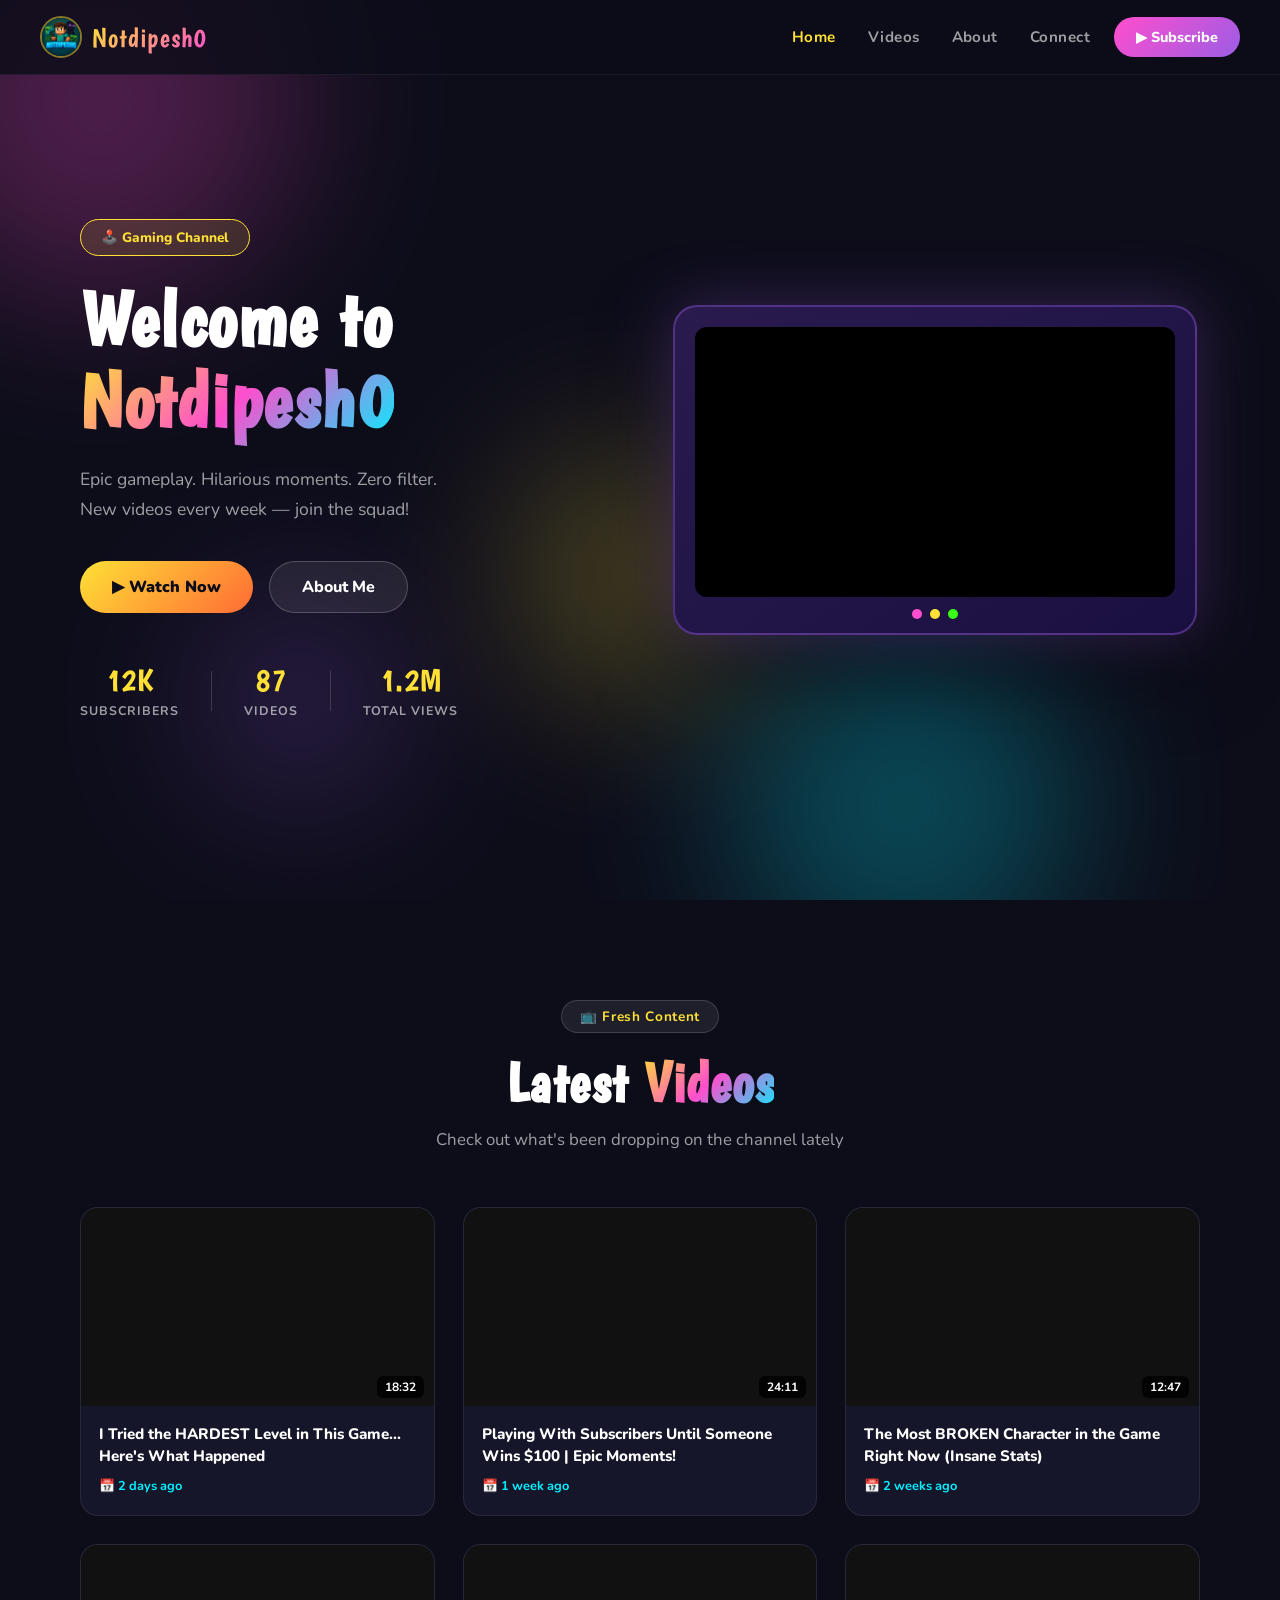
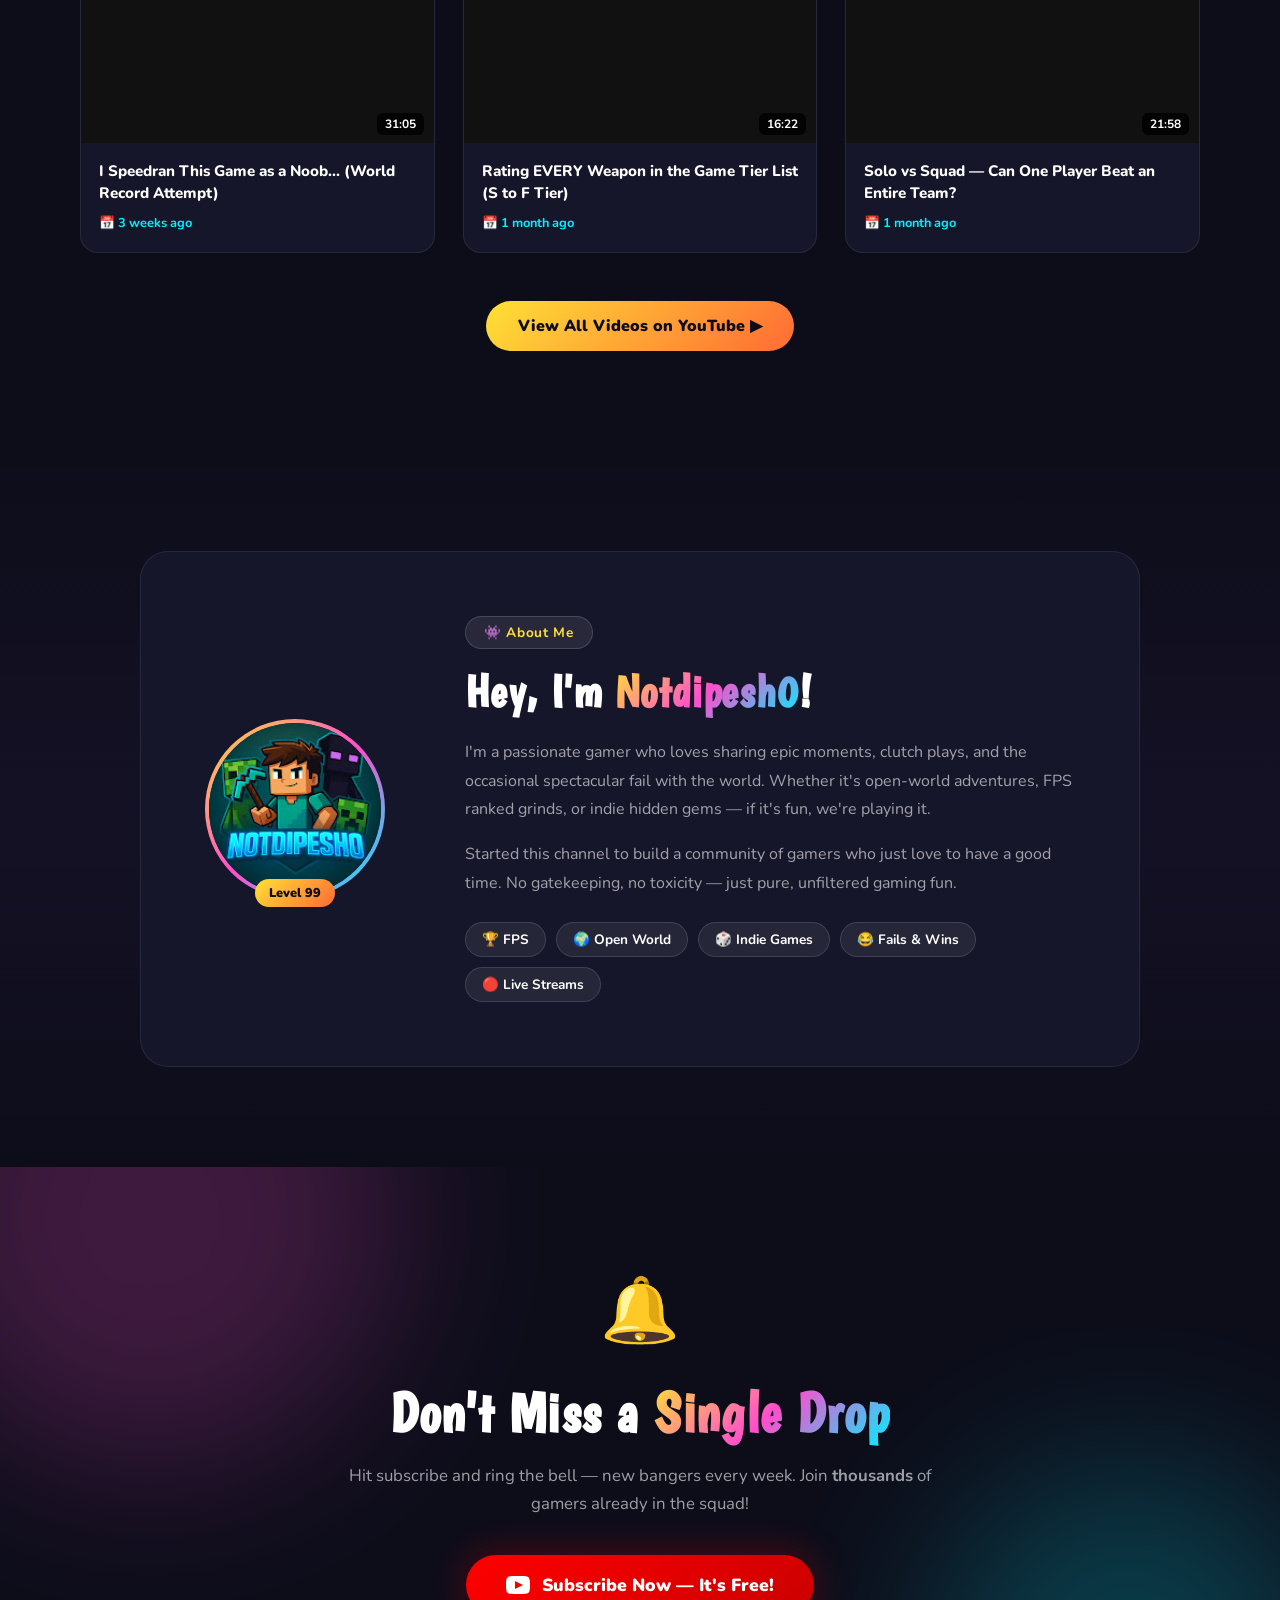
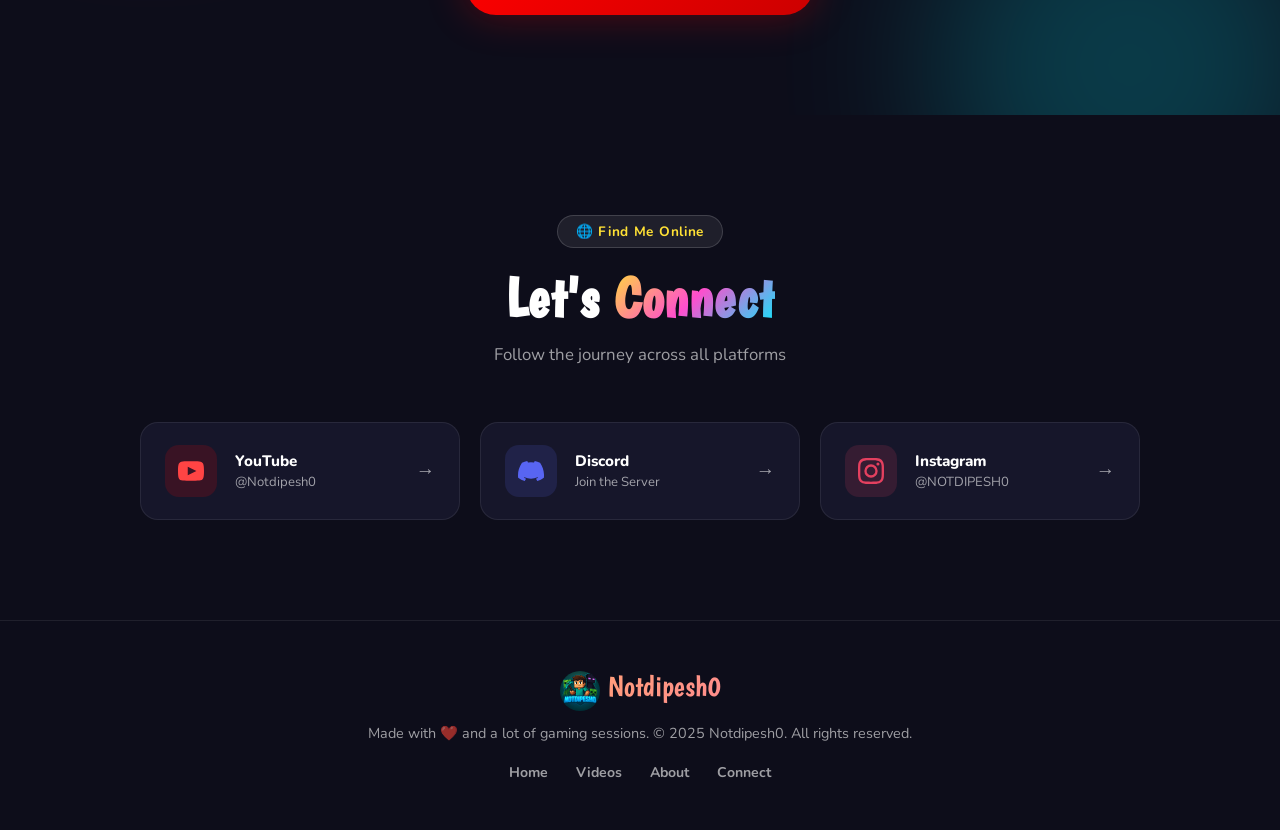
==== index.html @ 987c9c29 "Add files via upload" ====
<!DOCTYPE html>
<html lang="en">
<head>
  <meta charset="UTF-8" />
  <meta name="viewport" content="width=device-width, initial-scale=1.0"/>
  <title>Notdipesh0 — Gaming Channel</title>
  <link rel="preconnect" href="https://fonts.googleapis.com">
  <link href="https://fonts.googleapis.com/css2?family=Boogaloo&family=Nunito:wght@400;600;700;900&display=swap" rel="stylesheet">
  <link rel="stylesheet" href="style.css"/>
</head>
<body>

  <!-- NAVBAR -->
  <nav class="navbar">
    <div class="nav-logo">
      <img src="logo.jpg" alt="Notdipesh0 Logo" class="logo-img"/>
      <span class="logo-text">Notdipesh0</span>
    </div>
    <ul class="nav-links">
      <li><a href="#home">Home</a></li>
      <li><a href="#videos">Videos</a></li>
      <li><a href="#about">About</a></li>
      <li><a href="#social">Connect</a></li>
    </ul>
    <a href="https://www.youtube.com/@Notdipesh0" target="_blank" class="nav-sub-btn">▶ Subscribe</a>
    <button class="hamburger" id="hamburger">☰</button>
  </nav>

  <!-- MOBILE MENU -->
  <div class="mobile-menu" id="mobileMenu">
    <ul>
      <li><a href="#home" onclick="closeMobile()">Home</a></li>
      <li><a href="#videos" onclick="closeMobile()">Videos</a></li>
      <li><a href="#about" onclick="closeMobile()">About</a></li>
      <li><a href="#social" onclick="closeMobile()">Connect</a></li>
    </ul>
  </div>

  <!-- HERO -->
  <section class="hero" id="home">
    <div class="hero-bg-shapes">
      <div class="shape s1"></div>
      <div class="shape s2"></div>
      <div class="shape s3"></div>
      <div class="shape s4"></div>
    </div>
    <div class="hero-content">
      <div class="hero-badge">🕹️ Gaming Channel</div>
      <h1 class="hero-title">Welcome to<br/><span class="gradient-text">Notdipesh0</span></h1>
      <p class="hero-sub">Epic gameplay. Hilarious moments. Zero filter.<br/>New videos every week — join the squad!</p>
      <div class="hero-btns">
        <a href="https://www.youtube.com/@Notdipesh0" target="_blank" class="btn-primary">▶ Watch Now</a>
        <a href="#about" class="btn-secondary">About Me</a>
      </div>
      <div class="hero-stats">
        <div class="stat">
          <span class="stat-num" id="subCount">--</span>
          <span class="stat-label">Subscribers</span>
        </div>
        <div class="stat-divider"></div>
        <div class="stat">
          <span class="stat-num" id="vidCount">--</span>
          <span class="stat-label">Videos</span>
        </div>
        <div class="stat-divider"></div>
        <div class="stat">
          <span class="stat-num" id="viewCount">--</span>
          <span class="stat-label">Total Views</span>
        </div>
      </div>
    </div>
    <div class="hero-visual">
      <div class="tv-frame">
        <div class="tv-screen">
          <iframe
            src="https://www.youtube.com/embed/dQw4w9WgXcQ?autoplay=0&rel=0"
            title="Featured Video"
            frameborder="0"
            allow="accelerometer; autoplay; clipboard-write; encrypted-media; gyroscope; picture-in-picture"
            allowfullscreen>
          </iframe>
        </div>
        <div class="tv-buttons">
          <span></span><span></span><span></span>
        </div>
      </div>
    </div>
  </section>

  <!-- LATEST VIDEOS -->
  <section class="videos-section" id="videos">
    <div class="section-header">
      <div class="section-tag">📺 Fresh Content</div>
      <h2>Latest <span class="gradient-text">Videos</span></h2>
      <p>Check out what's been dropping on the channel lately</p>
    </div>

    <div class="videos-grid" id="videosGrid">
      <!-- Cards injected by JS -->
    </div>

    <div class="view-more-wrap">
      <a href="https://www.youtube.com/@Notdipesh0" target="_blank" class="btn-primary">View All Videos on YouTube ▶</a>
    </div>
  </section>

  <!-- ABOUT -->
  <section class="about-section" id="about">
    <div class="about-card">
      <div class="about-avatar">
        <div class="avatar-ring">
          <div class="avatar-inner">
            <img src="logo.jpg" alt="Notdipesh0" style="width:100%;height:100%;object-fit:cover;border-radius:50%;"/>
          </div>
        </div>
        <div class="avatar-badge">Level 99</div>
      </div>
      <div class="about-text">
        <div class="section-tag">👾 About Me</div>
        <h2>Hey, I'm <span class="gradient-text">Notdipesh0</span>!</h2>
        <p>
          I'm a passionate gamer who loves sharing epic moments, clutch plays, and the occasional spectacular fail with the world. 
          Whether it's open-world adventures, FPS ranked grinds, or indie hidden gems — if it's fun, we're playing it.
        </p>
        <p>
          Started this channel to build a community of gamers who just love to have a good time. No gatekeeping, no toxicity — just pure, unfiltered gaming fun.
        </p>
        <div class="about-tags">
          <span>🏆 FPS</span>
          <span>🌍 Open World</span>
          <span>🎲 Indie Games</span>
          <span>😂 Fails & Wins</span>
          <span>🔴 Live Streams</span>
        </div>
      </div>
    </div>
  </section>

  <!-- SUBSCRIBE CTA -->
  <section class="cta-section">
    <div class="cta-shapes">
      <div class="cta-shape cs1"></div>
      <div class="cta-shape cs2"></div>
    </div>
    <div class="cta-content">
      <div class="cta-emoji">🔔</div>
      <h2>Don't Miss a <span class="gradient-text">Single Drop</span></h2>
      <p>Hit subscribe and ring the bell — new bangers every week. Join <strong>thousands</strong> of gamers already in the squad!</p>
      <a href="https://www.youtube.com/@Notdipesh0" target="_blank" class="btn-cta">
        <svg width="24" height="24" viewBox="0 0 24 24" fill="white"><path d="M19.615 3.184c-3.604-.246-11.631-.245-15.23 0-3.897.266-4.356 2.62-4.385 8.816.029 6.185.484 8.549 4.385 8.816 3.6.245 11.626.246 15.23 0 3.897-.266 4.356-2.62 4.385-8.816-.029-6.185-.484-8.549-4.385-8.816zm-10.615 12.816v-8l8 3.993-8 4.007z"/></svg>
        Subscribe Now — It's Free!
      </a>
    </div>
  </section>

  <!-- SOCIAL LINKS -->
  <section class="social-section" id="social">
    <div class="section-header">
      <div class="section-tag">🌐 Find Me Online</div>
      <h2>Let's <span class="gradient-text">Connect</span></h2>
      <p>Follow the journey across all platforms</p>
    </div>
    <div class="social-grid">
      <a href="https://www.youtube.com/@Notdipesh0" target="_blank" class="social-card yt">
        <div class="social-icon">
          <svg viewBox="0 0 24 24" fill="currentColor"><path d="M19.615 3.184c-3.604-.246-11.631-.245-15.23 0-3.897.266-4.356 2.62-4.385 8.816.029 6.185.484 8.549 4.385 8.816 3.6.245 11.626.246 15.23 0 3.897-.266 4.356-2.62 4.385-8.816-.029-6.185-.484-8.549-4.385-8.816zm-10.615 12.816v-8l8 3.993-8 4.007z"/></svg>
        </div>
        <div class="social-info">
          <span class="social-name">YouTube</span>
          <span class="social-handle">@Notdipesh0</span>
        </div>
        <span class="social-arrow">→</span>
      </a>

      <a href="https://discord.gg/KJuygzgpDZ" target="_blank" class="social-card dc">
        <div class="social-icon">
          <svg viewBox="0 0 24 24" fill="currentColor"><path d="M20.317 4.37a19.791 19.791 0 0 0-4.885-1.515.074.074 0 0 0-.079.037c-.21.375-.444.864-.608 1.25a18.27 18.27 0 0 0-5.487 0 12.64 12.64 0 0 0-.617-1.25.077.077 0 0 0-.079-.037A19.736 19.736 0 0 0 3.677 4.37a.07.07 0 0 0-.032.027C.533 9.046-.32 13.58.099 18.057.1 18.1.12 18.14.148 18.16a19.9 19.9 0 0 0 5.993 3.03.078.078 0 0 0 .084-.028c.462-.63.874-1.295 1.226-1.994a.076.076 0 0 0-.041-.106 13.107 13.107 0 0 1-1.872-.892.077.077 0 0 1-.008-.128 10.2 10.2 0 0 0 .372-.292.074.074 0 0 1 .077-.01c3.928 1.793 8.18 1.793 12.062 0a.074.074 0 0 1 .078.01c.12.098.246.198.373.292a.077.077 0 0 1-.006.127 12.299 12.299 0 0 1-1.873.892.077.077 0 0 0-.041.107c.36.698.772 1.362 1.225 1.993a.076.076 0 0 0 .084.028 19.839 19.839 0 0 0 6.002-3.03.077.077 0 0 0 .032-.054c.5-5.177-.838-9.674-3.549-13.66a.061.061 0 0 0-.031-.03z"/></svg>
        </div>
        <div class="social-info">
          <span class="social-name">Discord</span>
          <span class="social-handle">Join the Server</span>
        </div>
        <span class="social-arrow">→</span>
      </a>      <a href="https://www.instagram.com/notdipesh0/" target="_blank" class="social-card ig">
        <div class="social-icon">
          <svg viewBox="0 0 24 24" fill="currentColor"><path d="M12 2.163c3.204 0 3.584.012 4.85.07 3.252.148 4.771 1.691 4.919 4.919.058 1.265.069 1.645.069 4.849 0 3.205-.012 3.584-.069 4.849-.149 3.225-1.664 4.771-4.919 4.919-1.266.058-1.644.07-4.85.07-3.204 0-3.584-.012-4.849-.07-3.26-.149-4.771-1.699-4.919-4.92-.058-1.265-.07-1.644-.07-4.849 0-3.204.013-3.583.07-4.849.149-3.227 1.664-4.771 4.919-4.919 1.266-.057 1.645-.069 4.849-.069zM12 0C8.741 0 8.333.014 7.053.072 2.695.272.273 2.69.073 7.052.014 8.333 0 8.741 0 12c0 3.259.014 3.668.072 4.948.2 4.358 2.618 6.78 6.98 6.98C8.333 23.986 8.741 24 12 24c3.259 0 3.668-.014 4.948-.072 4.354-.2 6.782-2.618 6.979-6.98.059-1.28.073-1.689.073-4.948 0-3.259-.014-3.667-.072-4.947-.196-4.354-2.617-6.78-6.979-6.98C15.668.014 15.259 0 12 0zm0 5.838a6.162 6.162 0 1 0 0 12.324 6.162 6.162 0 0 0 0-12.324zM12 16a4 4 0 1 1 0-8 4 4 0 0 1 0 8zm6.406-11.845a1.44 1.44 0 1 0 0 2.881 1.44 1.44 0 0 0 0-2.881z"/></svg>
        </div>
        <div class="social-info">
          <span class="social-name">Instagram</span>
          <span class="social-handle">@NOTDIPESH0</span>
        </div>
        <span class="social-arrow">→</span>
      </a>

    </div>
  </section>

  <!-- FOOTER -->
  <footer class="footer">
    <div class="footer-logo"><img src="logo.jpg" alt="Notdipesh0" style="width:40px;height:40px;border-radius:50%;vertical-align:middle;margin-right:8px;"/>Notdipesh0</div>
    <p>Made with ❤️ and a lot of gaming sessions. © 2025 Notdipesh0. All rights reserved.</p>
    <div class="footer-links">
      <a href="#home">Home</a>
      <a href="#videos">Videos</a>
      <a href="#about">About</a>
      <a href="#social">Connect</a>
    </div>
  </footer>

  <script src="main.js"></script>
</body>
</html>
---- style.css ----
/* ===========================
   NeonPlay Gaming Channel CSS
   =========================== */

:root {
  --yellow: #FFE135;
  --pink: #FF4ECD;
  --cyan: #00F0FF;
  --green: #39FF14;
  --purple: #9B5DE5;
  --orange: #FF6B35;
  --dark: #0D0D1A;
  --card-bg: #16162A;
  --card-border: rgba(255,255,255,0.08);
  --text: #FFFFFF;
  --text-muted: rgba(255,255,255,0.6);
  --radius: 18px;
  --radius-sm: 10px;
  --font-display: 'Boogaloo', cursive;
  --font-body: 'Nunito', sans-serif;
}

*, *::before, *::after { box-sizing: border-box; margin: 0; padding: 0; }

html { scroll-behavior: smooth; }

body {
  background: var(--dark);
  color: var(--text);
  font-family: var(--font-body);
  overflow-x: hidden;
}

a { text-decoration: none; color: inherit; }

/* ---- GRADIENT TEXT ---- */
.gradient-text {
  background: linear-gradient(135deg, var(--yellow) 0%, var(--pink) 50%, var(--cyan) 100%);
  -webkit-background-clip: text;
  -webkit-text-fill-color: transparent;
  background-clip: text;
}

/* ---- SECTION TAG ---- */
.section-tag {
  display: inline-block;
  background: rgba(255,255,255,0.08);
  border: 1px solid rgba(255,255,255,0.15);
  border-radius: 50px;
  padding: 6px 18px;
  font-size: 0.85rem;
  font-weight: 700;
  letter-spacing: 0.05em;
  margin-bottom: 16px;
  color: var(--yellow);
}

/* ---- SECTION HEADER ---- */
.section-header {
  text-align: center;
  margin-bottom: 56px;
}
.section-header h2 {
  font-family: var(--font-display);
  font-size: clamp(2rem, 5vw, 3.5rem);
  margin-bottom: 12px;
  letter-spacing: 0.02em;
}
.section-header p {
  color: var(--text-muted);
  font-size: 1.05rem;
}

/* ========== NAVBAR ========== */
.navbar {
  position: fixed;
  top: 0; left: 0; right: 0;
  z-index: 100;
  display: flex;
  align-items: center;
  padding: 16px 40px;
  background: rgba(13,13,26,0.85);
  backdrop-filter: blur(18px);
  border-bottom: 1px solid rgba(255,255,255,0.06);
  gap: 24px;
}

.nav-logo {
  display: flex;
  align-items: center;
  gap: 10px;
  font-family: var(--font-display);
  font-size: 1.7rem;
  letter-spacing: 0.04em;
  margin-right: auto;
}
.logo-img {
  width: 42px;
  height: 42px;
  border-radius: 50%;
  object-fit: cover;
  border: 2px solid rgba(255,225,53,0.5);
}

.logo-icon { font-size: 1.8rem; }
.logo-text {
  background: linear-gradient(135deg, var(--yellow), var(--pink));
  -webkit-background-clip: text;
  -webkit-text-fill-color: transparent;
  background-clip: text;
}

.nav-links {
  display: flex;
  gap: 32px;
  list-style: none;
}
.nav-links a {
  font-weight: 700;
  font-size: 0.95rem;
  color: var(--text-muted);
  transition: color 0.2s;
  letter-spacing: 0.03em;
}
.nav-links a:hover { color: var(--yellow); }

.nav-sub-btn {
  background: linear-gradient(135deg, var(--pink), var(--purple));
  color: white;
  font-weight: 800;
  font-size: 0.9rem;
  padding: 10px 22px;
  border-radius: 50px;
  transition: transform 0.2s, box-shadow 0.2s;
  white-space: nowrap;
}
.nav-sub-btn:hover {
  transform: scale(1.05);
  box-shadow: 0 0 20px rgba(255,78,205,0.5);
}

.hamburger {
  display: none;
  background: none;
  border: none;
  color: white;
  font-size: 1.6rem;
  cursor: pointer;
  margin-left: auto;
}

/* ---- Mobile Menu ---- */
.mobile-menu {
  display: none;
  position: fixed;
  top: 70px; left: 0; right: 0;
  background: rgba(13,13,26,0.97);
  backdrop-filter: blur(20px);
  border-bottom: 1px solid rgba(255,255,255,0.08);
  z-index: 99;
  padding: 24px 40px;
}
.mobile-menu.open { display: block; }
.mobile-menu ul { list-style: none; display: flex; flex-direction: column; gap: 20px; }
.mobile-menu a { font-weight: 700; font-size: 1.1rem; color: var(--text-muted); }
.mobile-menu a:hover { color: var(--yellow); }

/* ========== HERO ========== */
.hero {
  min-height: 100vh;
  display: grid;
  grid-template-columns: 1fr 1fr;
  align-items: center;
  gap: 60px;
  padding: 120px 80px 80px;
  position: relative;
  overflow: hidden;
}

/* Animated background shapes */
.hero-bg-shapes { position: absolute; inset: 0; pointer-events: none; z-index: 0; }
.shape {
  position: absolute;
  border-radius: 50%;
  filter: blur(80px);
  opacity: 0.25;
  animation: float 8s ease-in-out infinite;
}
.s1 { width: 400px; height: 400px; background: var(--pink); top: -100px; left: -100px; animation-delay: 0s; }
.s2 { width: 350px; height: 350px; background: var(--cyan); bottom: -80px; right: 200px; animation-delay: 2s; }
.s3 { width: 250px; height: 250px; background: var(--yellow); top: 50%; left: 40%; animation-delay: 4s; }
.s4 { width: 200px; height: 200px; background: var(--purple); bottom: 100px; left: 200px; animation-delay: 6s; }

@keyframes float {
  0%, 100% { transform: translateY(0) scale(1); }
  50% { transform: translateY(-30px) scale(1.05); }
}

.hero-content { position: relative; z-index: 1; }

.hero-badge {
  display: inline-block;
  background: rgba(255,225,53,0.12);
  border: 1.5px solid var(--yellow);
  color: var(--yellow);
  font-weight: 800;
  font-size: 0.85rem;
  padding: 8px 20px;
  border-radius: 50px;
  margin-bottom: 24px;
  animation: fadeIn 0.6s ease forwards;
}

.hero-title {
  font-family: var(--font-display);
  font-size: clamp(2.5rem, 6vw, 5rem);
  line-height: 1.05;
  letter-spacing: 0.02em;
  margin-bottom: 24px;
  animation: slideUp 0.7s ease forwards;
}

.hero-sub {
  color: var(--text-muted);
  font-size: 1.1rem;
  line-height: 1.7;
  margin-bottom: 36px;
  animation: slideUp 0.8s ease forwards;
}

.hero-btns {
  display: flex;
  gap: 16px;
  flex-wrap: wrap;
  animation: slideUp 0.9s ease forwards;
}

.btn-primary {
  background: linear-gradient(135deg, var(--yellow), var(--orange));
  color: #0D0D1A;
  font-weight: 900;
  font-size: 1rem;
  padding: 14px 32px;
  border-radius: 50px;
  transition: transform 0.2s, box-shadow 0.2s;
  display: inline-flex;
  align-items: center;
  gap: 8px;
}
.btn-primary:hover {
  transform: scale(1.05) translateY(-2px);
  box-shadow: 0 8px 30px rgba(255,225,53,0.4);
}

.btn-secondary {
  background: rgba(255,255,255,0.08);
  color: white;
  font-weight: 800;
  font-size: 1rem;
  padding: 14px 32px;
  border-radius: 50px;
  border: 1.5px solid rgba(255,255,255,0.2);
  transition: background 0.2s, border-color 0.2s;
}
.btn-secondary:hover {
  background: rgba(255,255,255,0.14);
  border-color: var(--cyan);
}

/* Stats */
.hero-stats {
  display: flex;
  gap: 32px;
  align-items: center;
  margin-top: 48px;
  animation: slideUp 1s ease forwards;
}
.stat { text-align: center; }
.stat-num {
  display: block;
  font-family: var(--font-display);
  font-size: 2rem;
  color: var(--yellow);
  letter-spacing: 0.02em;
}
.stat-label { font-size: 0.78rem; color: var(--text-muted); font-weight: 700; letter-spacing: 0.08em; text-transform: uppercase; }
.stat-divider { width: 1px; height: 40px; background: rgba(255,255,255,0.15); }

/* TV Frame */
.hero-visual { position: relative; z-index: 1; display: flex; justify-content: center; align-items: center; }
.tv-frame {
  background: linear-gradient(145deg, #2a1a4e, #1a1040);
  border-radius: 24px;
  padding: 20px 20px 14px;
  box-shadow: 0 0 60px rgba(155,93,229,0.3), 0 30px 80px rgba(0,0,0,0.5);
  border: 2px solid rgba(155,93,229,0.4);
  animation: slideUp 0.8s ease forwards;
  max-width: 100%;
}
.tv-screen {
  border-radius: 12px;
  overflow: hidden;
  aspect-ratio: 16/9;
  background: #000;
  width: 480px;
  max-width: 100%;
}
.tv-screen iframe { width: 100%; height: 100%; display: block; }
.tv-buttons {
  display: flex;
  gap: 8px;
  justify-content: center;
  margin-top: 12px;
}
.tv-buttons span {
  width: 10px; height: 10px;
  border-radius: 50%;
  background: rgba(255,255,255,0.2);
}
.tv-buttons span:first-child { background: var(--pink); }
.tv-buttons span:nth-child(2) { background: var(--yellow); }
.tv-buttons span:last-child { background: var(--green); }

/* ========== VIDEOS SECTION ========== */
.videos-section {
  padding: 100px 80px;
  position: relative;
}

.videos-grid {
  display: grid;
  grid-template-columns: repeat(auto-fill, minmax(300px, 1fr));
  gap: 28px;
  margin-bottom: 48px;
}

/* Video card */
.video-card {
  background: var(--card-bg);
  border: 1px solid var(--card-border);
  border-radius: var(--radius);
  overflow: hidden;
  transition: transform 0.25s, box-shadow 0.25s;
  cursor: pointer;
}
.video-card:hover {
  transform: translateY(-6px);
  box-shadow: 0 16px 48px rgba(0,0,0,0.4), 0 0 0 1px rgba(255,225,53,0.2);
}
.video-thumb {
  position: relative;
  aspect-ratio: 16/9;
  overflow: hidden;
  background: #111;
}
.video-thumb img {
  width: 100%; height: 100%;
  object-fit: cover;
  transition: transform 0.4s;
}
.video-card:hover .video-thumb img { transform: scale(1.06); }
.video-play {
  position: absolute;
  inset: 0;
  display: flex;
  align-items: center;
  justify-content: center;
  background: rgba(0,0,0,0.3);
  opacity: 0;
  transition: opacity 0.25s;
}
.video-card:hover .video-play { opacity: 1; }
.play-btn {
  width: 54px; height: 54px;
  background: rgba(255,78,205,0.9);
  border-radius: 50%;
  display: flex;
  align-items: center;
  justify-content: center;
  font-size: 1.3rem;
  box-shadow: 0 0 30px rgba(255,78,205,0.5);
}
.video-duration {
  position: absolute;
  bottom: 8px; right: 10px;
  background: rgba(0,0,0,0.8);
  font-size: 0.75rem;
  font-weight: 700;
  padding: 3px 8px;
  border-radius: 6px;
}
.video-info { padding: 18px 18px 20px; }
.video-info h3 {
  font-weight: 800;
  font-size: 0.95rem;
  line-height: 1.4;
  margin-bottom: 10px;
  display: -webkit-box;
  -webkit-line-clamp: 2;
  -webkit-box-orient: vertical;
  overflow: hidden;
}
.video-meta {
  display: flex;
  align-items: center;
  gap: 12px;
  font-size: 0.8rem;
  color: var(--text-muted);
}
.video-views { color: var(--cyan); font-weight: 700; }

.view-more-wrap { text-align: center; }

/* ========== ABOUT ========== */
.about-section {
  padding: 100px 80px;
  background: linear-gradient(180deg, transparent, rgba(155,93,229,0.05), transparent);
}

.about-card {
  display: flex;
  align-items: center;
  gap: 80px;
  max-width: 1000px;
  margin: 0 auto;
  background: var(--card-bg);
  border: 1px solid var(--card-border);
  border-radius: 28px;
  padding: 64px;
}

.about-avatar { flex-shrink: 0; position: relative; }
.avatar-ring {
  width: 180px; height: 180px;
  border-radius: 50%;
  background: linear-gradient(135deg, var(--yellow), var(--pink), var(--cyan));
  padding: 4px;
  animation: spin 8s linear infinite;
}
@keyframes spin {
  0% { filter: hue-rotate(0deg); }
  100% { filter: hue-rotate(360deg); }
}
.avatar-inner {
  width: 100%; height: 100%;
  border-radius: 50%;
  background: var(--card-bg);
  display: flex;
  align-items: center;
  justify-content: center;
  font-size: 5rem;
}
.avatar-badge {
  position: absolute;
  bottom: -8px;
  left: 50%;
  transform: translateX(-50%);
  background: linear-gradient(135deg, var(--yellow), var(--orange));
  color: #0D0D1A;
  font-weight: 900;
  font-size: 0.8rem;
  padding: 5px 14px;
  border-radius: 50px;
  white-space: nowrap;
}

.about-text h2 {
  font-family: var(--font-display);
  font-size: 2.8rem;
  letter-spacing: 0.02em;
  margin-bottom: 20px;
}
.about-text p {
  color: var(--text-muted);
  line-height: 1.8;
  margin-bottom: 16px;
  font-size: 1rem;
}
.about-tags {
  display: flex;
  flex-wrap: wrap;
  gap: 10px;
  margin-top: 24px;
}
.about-tags span {
  background: rgba(255,255,255,0.07);
  border: 1px solid rgba(255,255,255,0.12);
  padding: 7px 16px;
  border-radius: 50px;
  font-size: 0.85rem;
  font-weight: 700;
  transition: background 0.2s, border-color 0.2s;
}
.about-tags span:hover {
  background: rgba(255,225,53,0.12);
  border-color: var(--yellow);
  color: var(--yellow);
}

/* ========== CTA SECTION ========== */
.cta-section {
  padding: 100px 80px;
  text-align: center;
  position: relative;
  overflow: hidden;
}
.cta-shapes { position: absolute; inset: 0; pointer-events: none; }
.cta-shape {
  position: absolute;
  border-radius: 50%;
  filter: blur(80px);
  opacity: 0.2;
}
.cs1 { width: 500px; height: 500px; background: var(--pink); top: -200px; left: -100px; }
.cs2 { width: 400px; height: 400px; background: var(--cyan); bottom: -150px; right: -50px; }

.cta-content { position: relative; z-index: 1; max-width: 600px; margin: 0 auto; }
.cta-emoji {
  font-size: 4rem;
  display: block;
  margin-bottom: 24px;
  animation: bounce 2s ease-in-out infinite;
}
@keyframes bounce {
  0%, 100% { transform: translateY(0) rotate(0deg); }
  50% { transform: translateY(-12px) rotate(-10deg); }
}
.cta-content h2 {
  font-family: var(--font-display);
  font-size: clamp(2rem, 5vw, 3.5rem);
  margin-bottom: 16px;
  letter-spacing: 0.02em;
}
.cta-content p {
  color: var(--text-muted);
  font-size: 1.05rem;
  line-height: 1.7;
  margin-bottom: 36px;
}
.btn-cta {
  display: inline-flex;
  align-items: center;
  gap: 12px;
  background: linear-gradient(135deg, #FF0000, #cc0000);
  color: white;
  font-weight: 900;
  font-size: 1.1rem;
  padding: 18px 40px;
  border-radius: 50px;
  transition: transform 0.2s, box-shadow 0.2s;
  box-shadow: 0 0 40px rgba(255,0,0,0.3);
}
.btn-cta:hover {
  transform: scale(1.05) translateY(-3px);
  box-shadow: 0 0 60px rgba(255,0,0,0.5);
}

/* ========== SOCIAL SECTION ========== */
.social-section { padding: 100px 80px; }

.social-grid {
  display: grid;
  grid-template-columns: repeat(auto-fill, minmax(280px, 1fr));
  gap: 20px;
  max-width: 1000px;
  margin: 0 auto;
}

.social-card {
  display: flex;
  align-items: center;
  gap: 18px;
  padding: 22px 24px;
  border-radius: var(--radius);
  border: 1px solid var(--card-border);
  background: var(--card-bg);
  transition: transform 0.25s, box-shadow 0.25s, border-color 0.25s;
}
.social-card:hover { transform: translateY(-4px); }
.social-icon {
  width: 52px; height: 52px;
  border-radius: 14px;
  display: flex;
  align-items: center;
  justify-content: center;
  flex-shrink: 0;
}
.social-icon svg { width: 26px; height: 26px; }
.social-info { flex: 1; }
.social-name { display: block; font-weight: 800; font-size: 0.95rem; }
.social-handle { display: block; font-size: 0.82rem; color: var(--text-muted); margin-top: 2px; }
.social-arrow { font-size: 1.2rem; color: var(--text-muted); transition: transform 0.2s; }
.social-card:hover .social-arrow { transform: translateX(4px); }

/* Platform colors */
.yt .social-icon { background: rgba(255,0,0,0.15); color: #FF4444; }
.yt:hover { border-color: #FF4444; box-shadow: 0 8px 30px rgba(255,68,68,0.2); }
.tw .social-icon { background: rgba(0,0,0,0.3); color: white; }
.tw:hover { border-color: rgba(255,255,255,0.3); box-shadow: 0 8px 30px rgba(255,255,255,0.08); }
.tw2 .social-icon { background: rgba(145,70,255,0.15); color: #9146FF; }
.tw2:hover { border-color: #9146FF; box-shadow: 0 8px 30px rgba(145,70,255,0.2); }
.dc .social-icon { background: rgba(88,101,242,0.15); color: #5865F2; }
.dc:hover { border-color: #5865F2; box-shadow: 0 8px 30px rgba(88,101,242,0.2); }
.ig .social-icon { background: rgba(228,64,95,0.15); color: #E4405F; }
.ig:hover { border-color: #E4405F; box-shadow: 0 8px 30px rgba(228,64,95,0.2); }
.tk .social-icon { background: rgba(0,242,234,0.12); color: #00F2EA; }
.tk:hover { border-color: #00F2EA; box-shadow: 0 8px 30px rgba(0,242,234,0.15); }

/* ========== FOOTER ========== */
.footer {
  text-align: center;
  padding: 48px 40px;
  border-top: 1px solid var(--card-border);
  color: var(--text-muted);
  font-size: 0.9rem;
}
.footer-logo {
  font-family: var(--font-display);
  font-size: 1.8rem;
  margin-bottom: 12px;
  background: linear-gradient(135deg, var(--yellow), var(--pink));
  -webkit-background-clip: text;
  -webkit-text-fill-color: transparent;
  background-clip: text;
}
.footer p { margin-bottom: 20px; }
.footer-links { display: flex; gap: 28px; justify-content: center; flex-wrap: wrap; }
.footer-links a { font-weight: 700; font-size: 0.88rem; transition: color 0.2s; }
.footer-links a:hover { color: var(--yellow); }

/* ========== ANIMATIONS ========== */
@keyframes fadeIn {
  from { opacity: 0; } to { opacity: 1; }
}
@keyframes slideUp {
  from { opacity: 0; transform: translateY(30px); }
  to { opacity: 1; transform: translateY(0); }
}

/* Scroll reveal */
.reveal {
  opacity: 0;
  transform: translateY(40px);
  transition: opacity 0.7s ease, transform 0.7s ease;
}
.reveal.visible {
  opacity: 1;
  transform: translateY(0);
}

/* ========== RESPONSIVE ========== */
@media (max-width: 1024px) {
  .hero { padding: 120px 40px 80px; gap: 40px; }
  .about-section, .videos-section, .cta-section, .social-section { padding: 80px 40px; }
  .about-card { padding: 40px; gap: 48px; }
}

@media (max-width: 768px) {
  .nav-links, .nav-sub-btn { display: none; }
  .hamburger { display: block; }

  .hero {
    grid-template-columns: 1fr;
    padding: 100px 24px 60px;
    text-align: center;
  }
  .hero-btns { justify-content: center; }
  .hero-stats { justify-content: center; }
  .hero-visual { order: -1; }
  .tv-screen { width: 100%; }

  .about-section, .videos-section, .cta-section, .social-section { padding: 60px 24px; }
  .about-card { flex-direction: column; text-align: center; padding: 36px 24px; gap: 32px; }
  .about-tags { justify-content: center; }

  .social-grid { grid-template-columns: 1fr; }
}

@media (max-width: 480px) {
  .navbar { padding: 14px 20px; }
  .hero-stats { flex-direction: column; gap: 16px; }
  .stat-divider { display: none; }
}
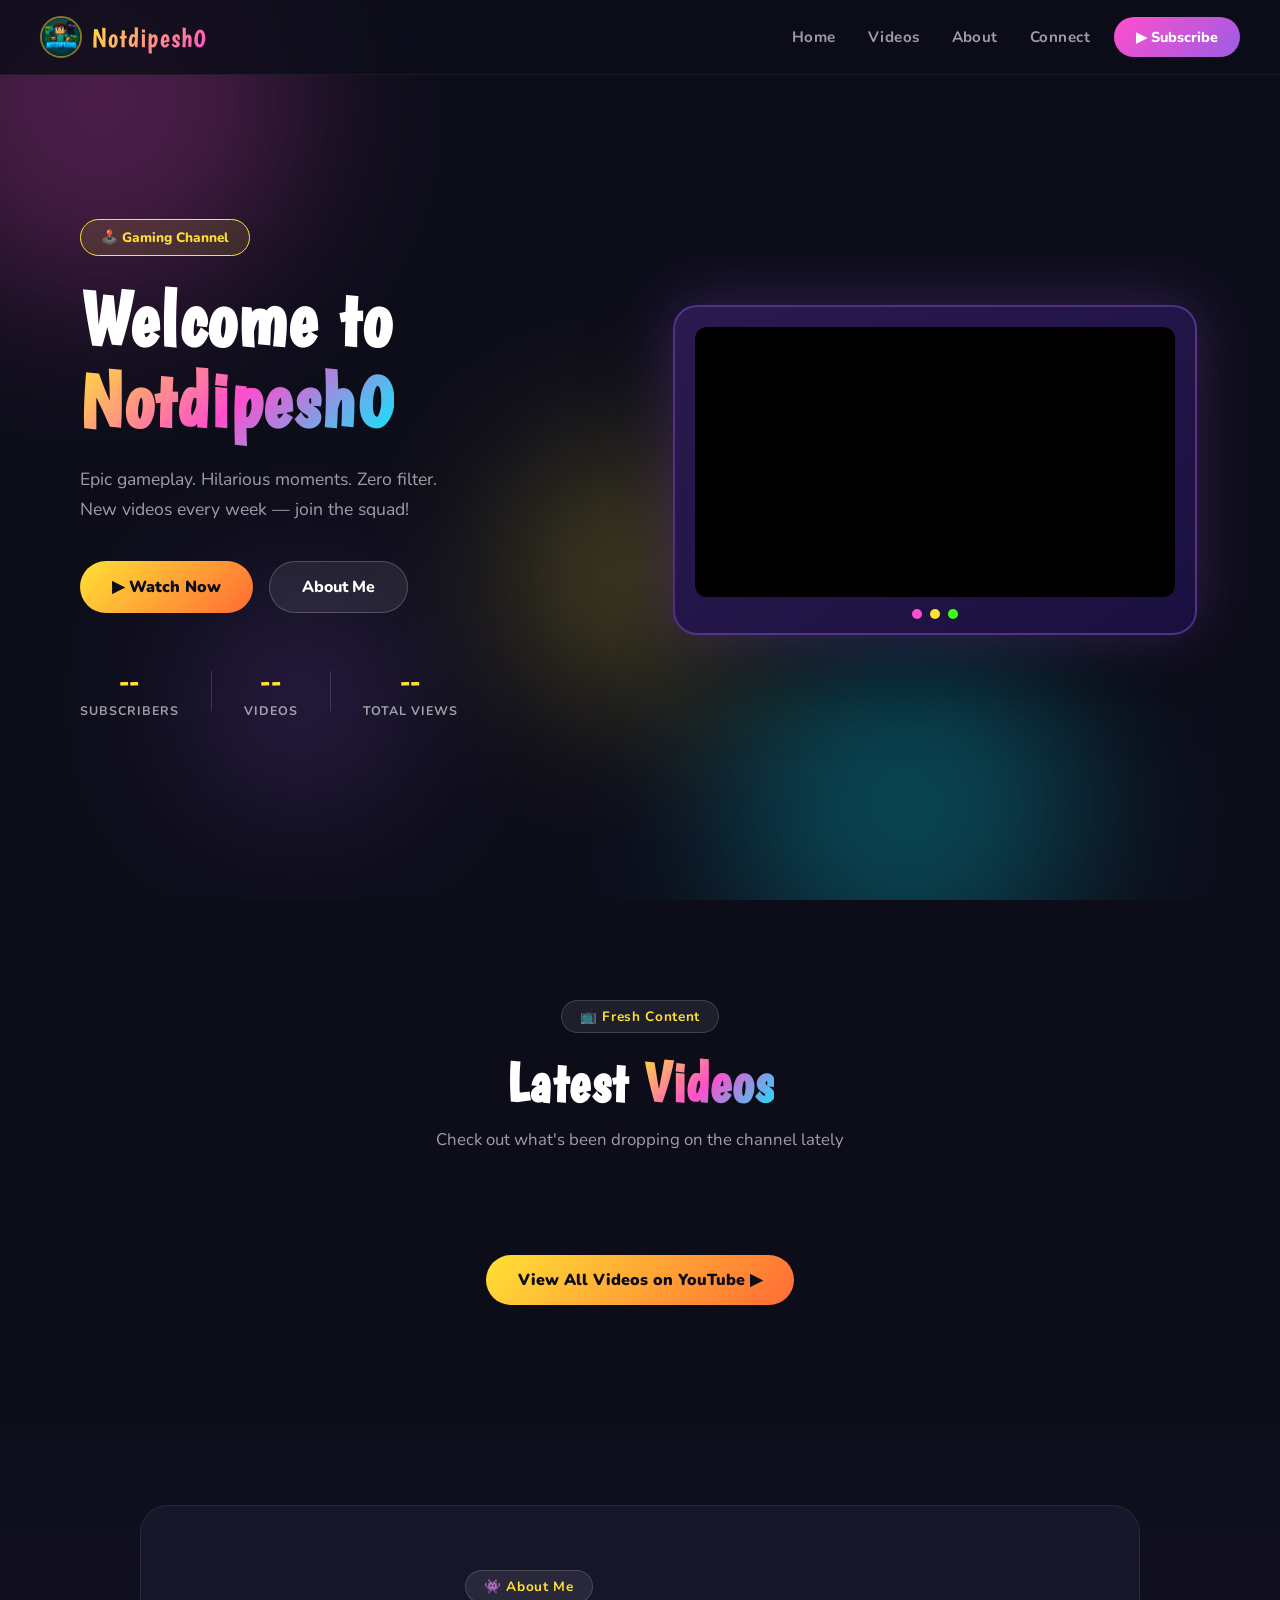
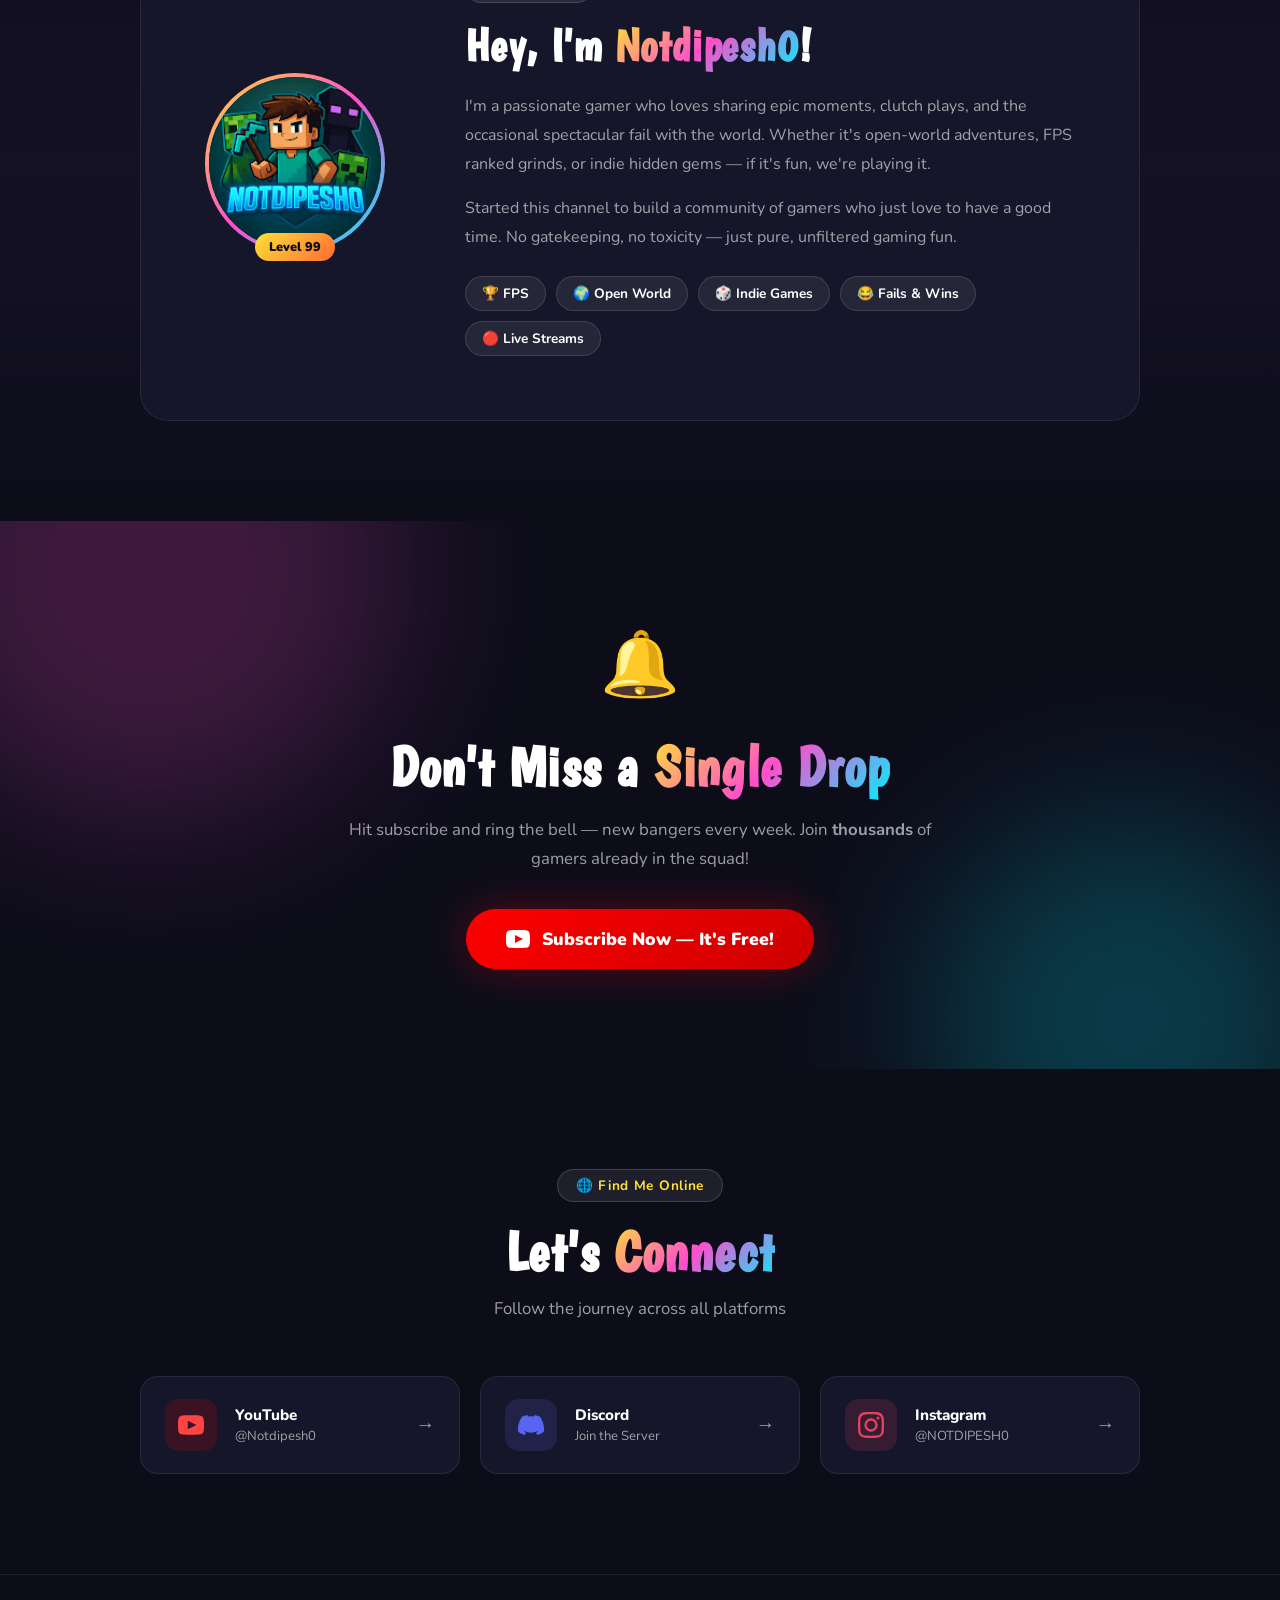
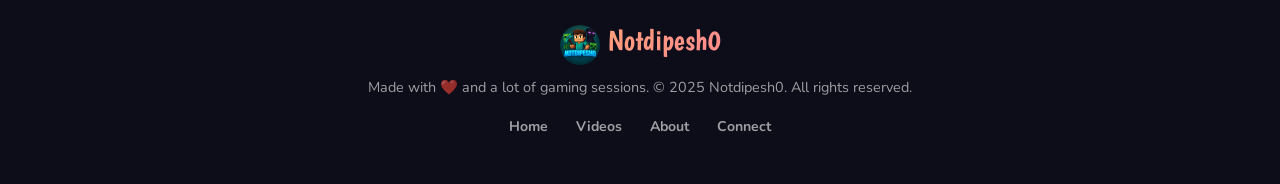
==== commit 8276d2ad: "Update index.html" ====
--- a/index.html
+++ b/index.html
@@ -73,7 +73,7 @@
       <div class="tv-frame">
         <div class="tv-screen">
           <iframe
-            src="https://www.youtube.com/embed/dQw4w9WgXcQ?autoplay=0&rel=0"
+            src="https://youtu.be/msi0mmySPv8autoplay=0&rel=0"
             title="Featured Video"
             frameborder="0"
             allow="accelerometer; autoplay; clipboard-write; encrypted-media; gyroscope; picture-in-picture"
